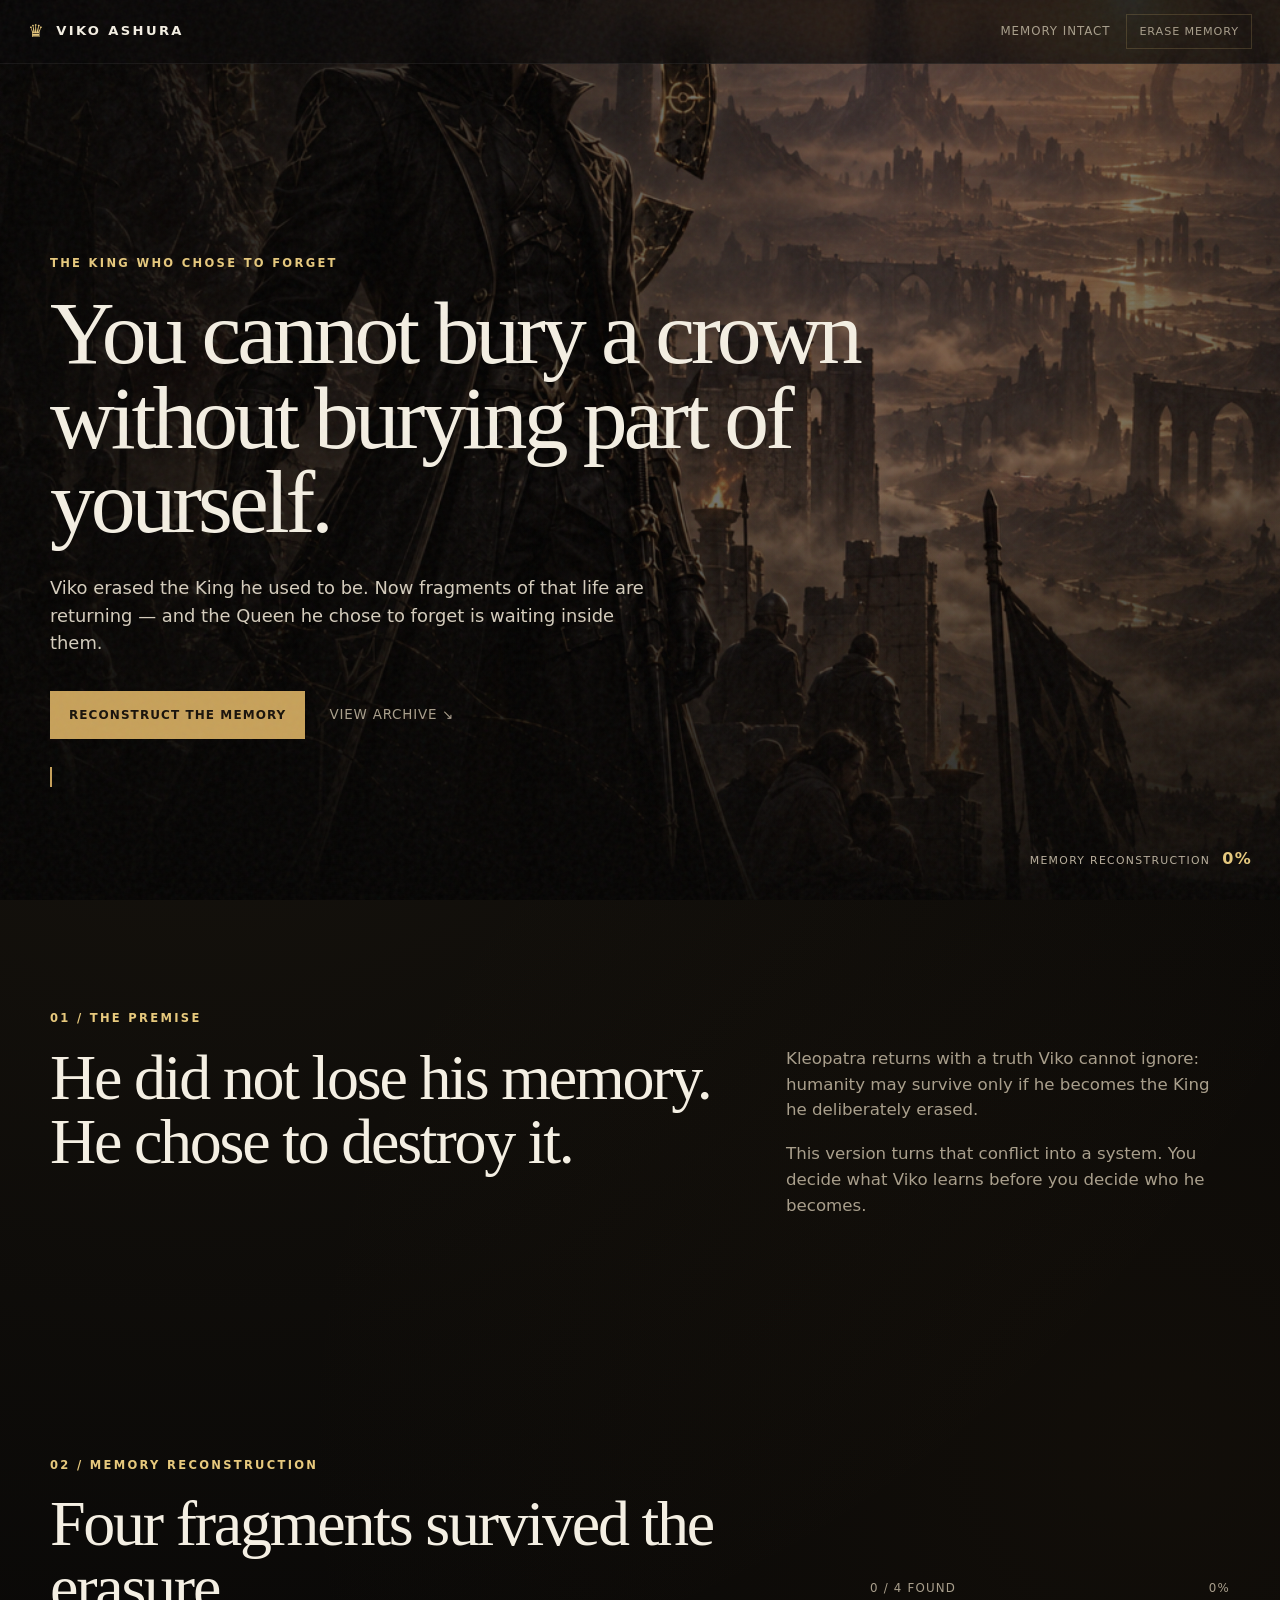
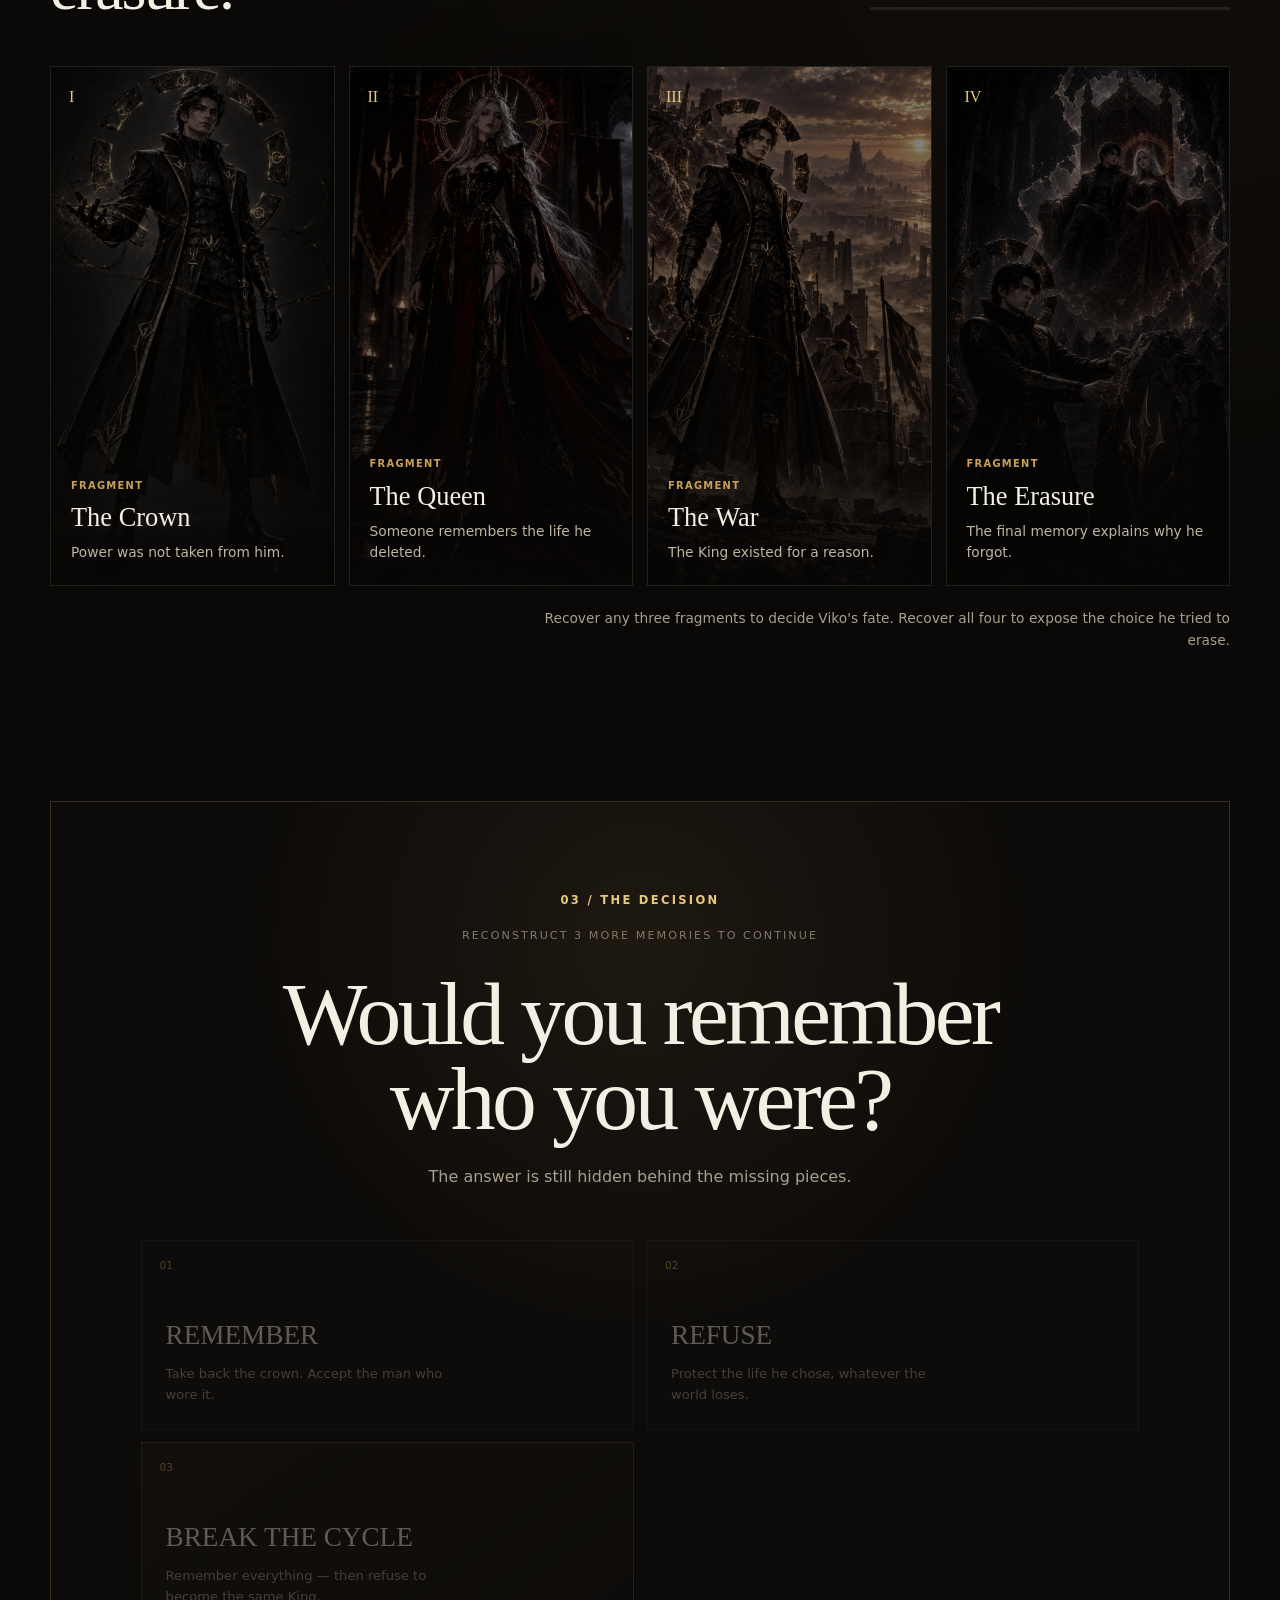
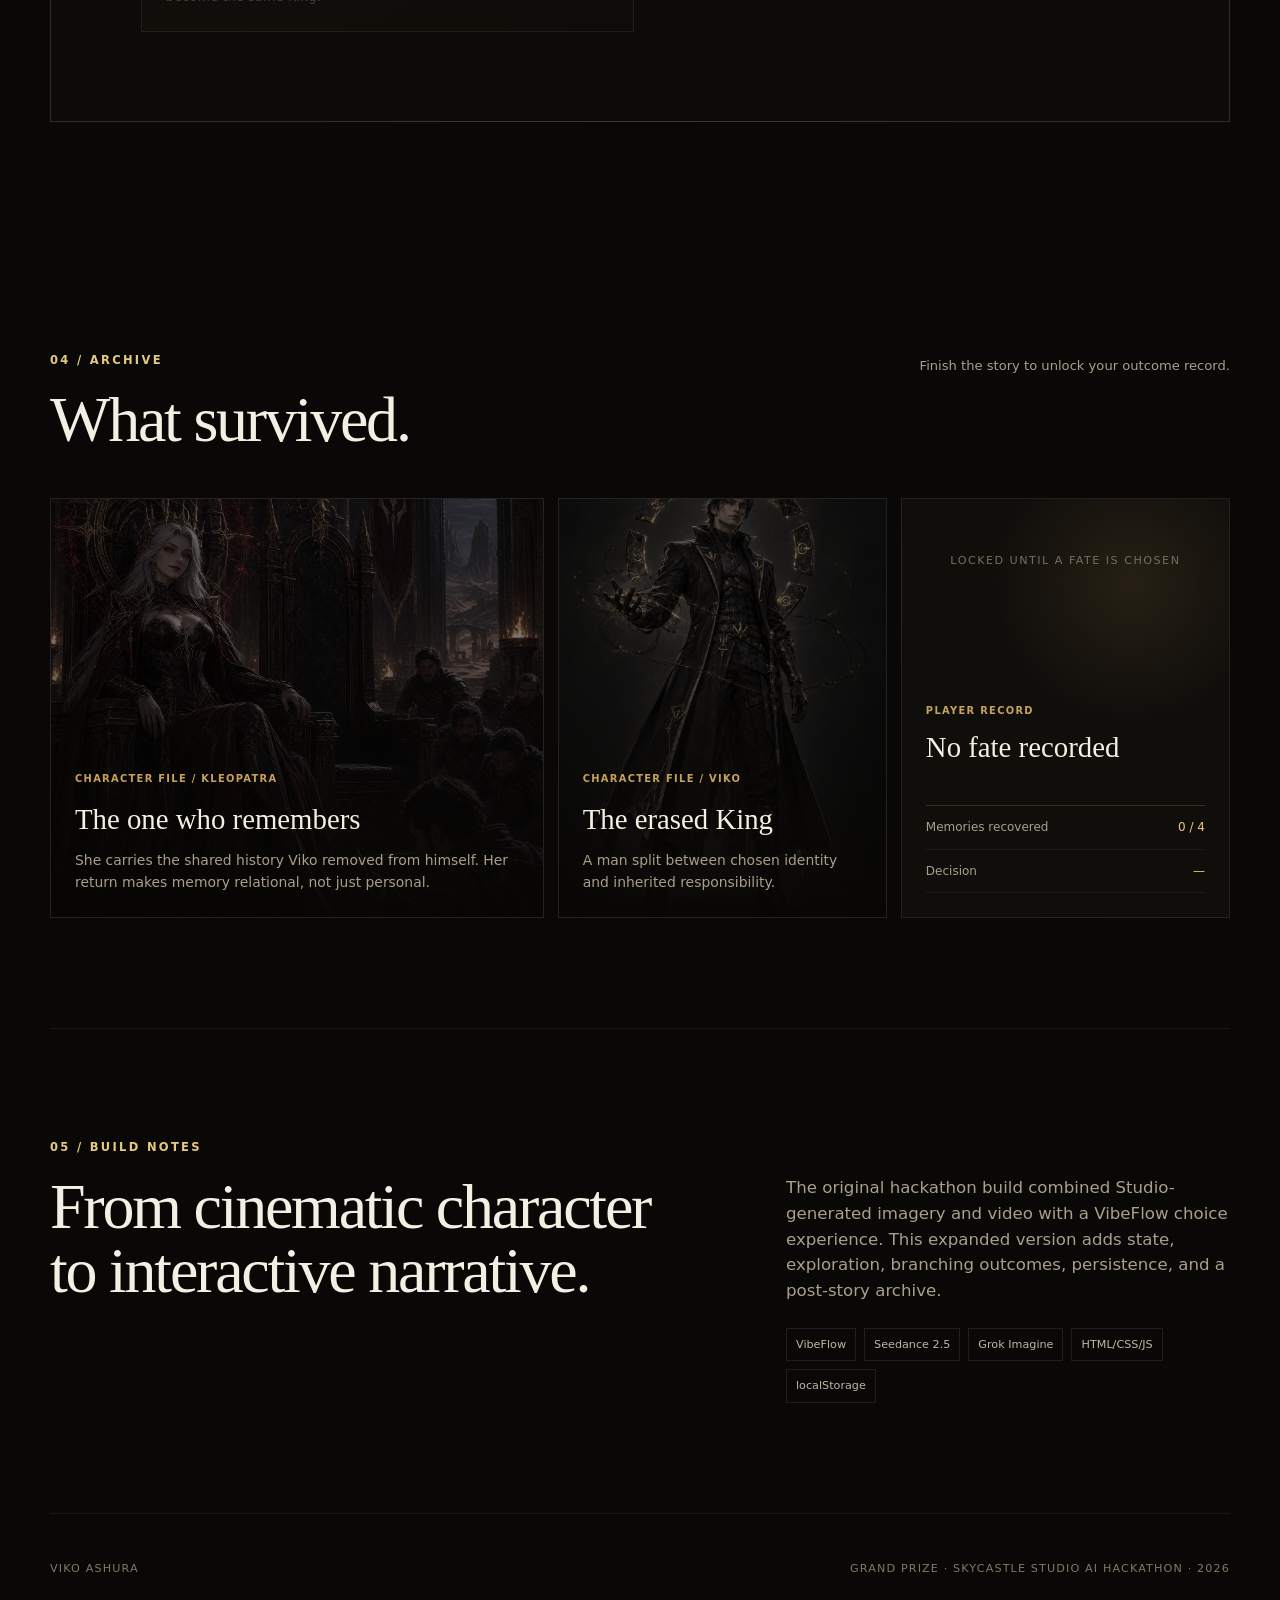
==== index.html @ 7262926a "Add root entry point for VIKO V2" ====
<!doctype html>
<html lang="en">
<head>
  <meta charset="utf-8" />
  <meta name="viewport" content="width=device-width, initial-scale=1" />
  <meta http-equiv="refresh" content="0; url=site/" />
  <title>VIKO ASHURA</title>
  <script>window.location.replace("site/");</script>
</head>
<body>
  <p><a href="site/">Enter VIKO ASHURA</a></p>
</body>
</html>
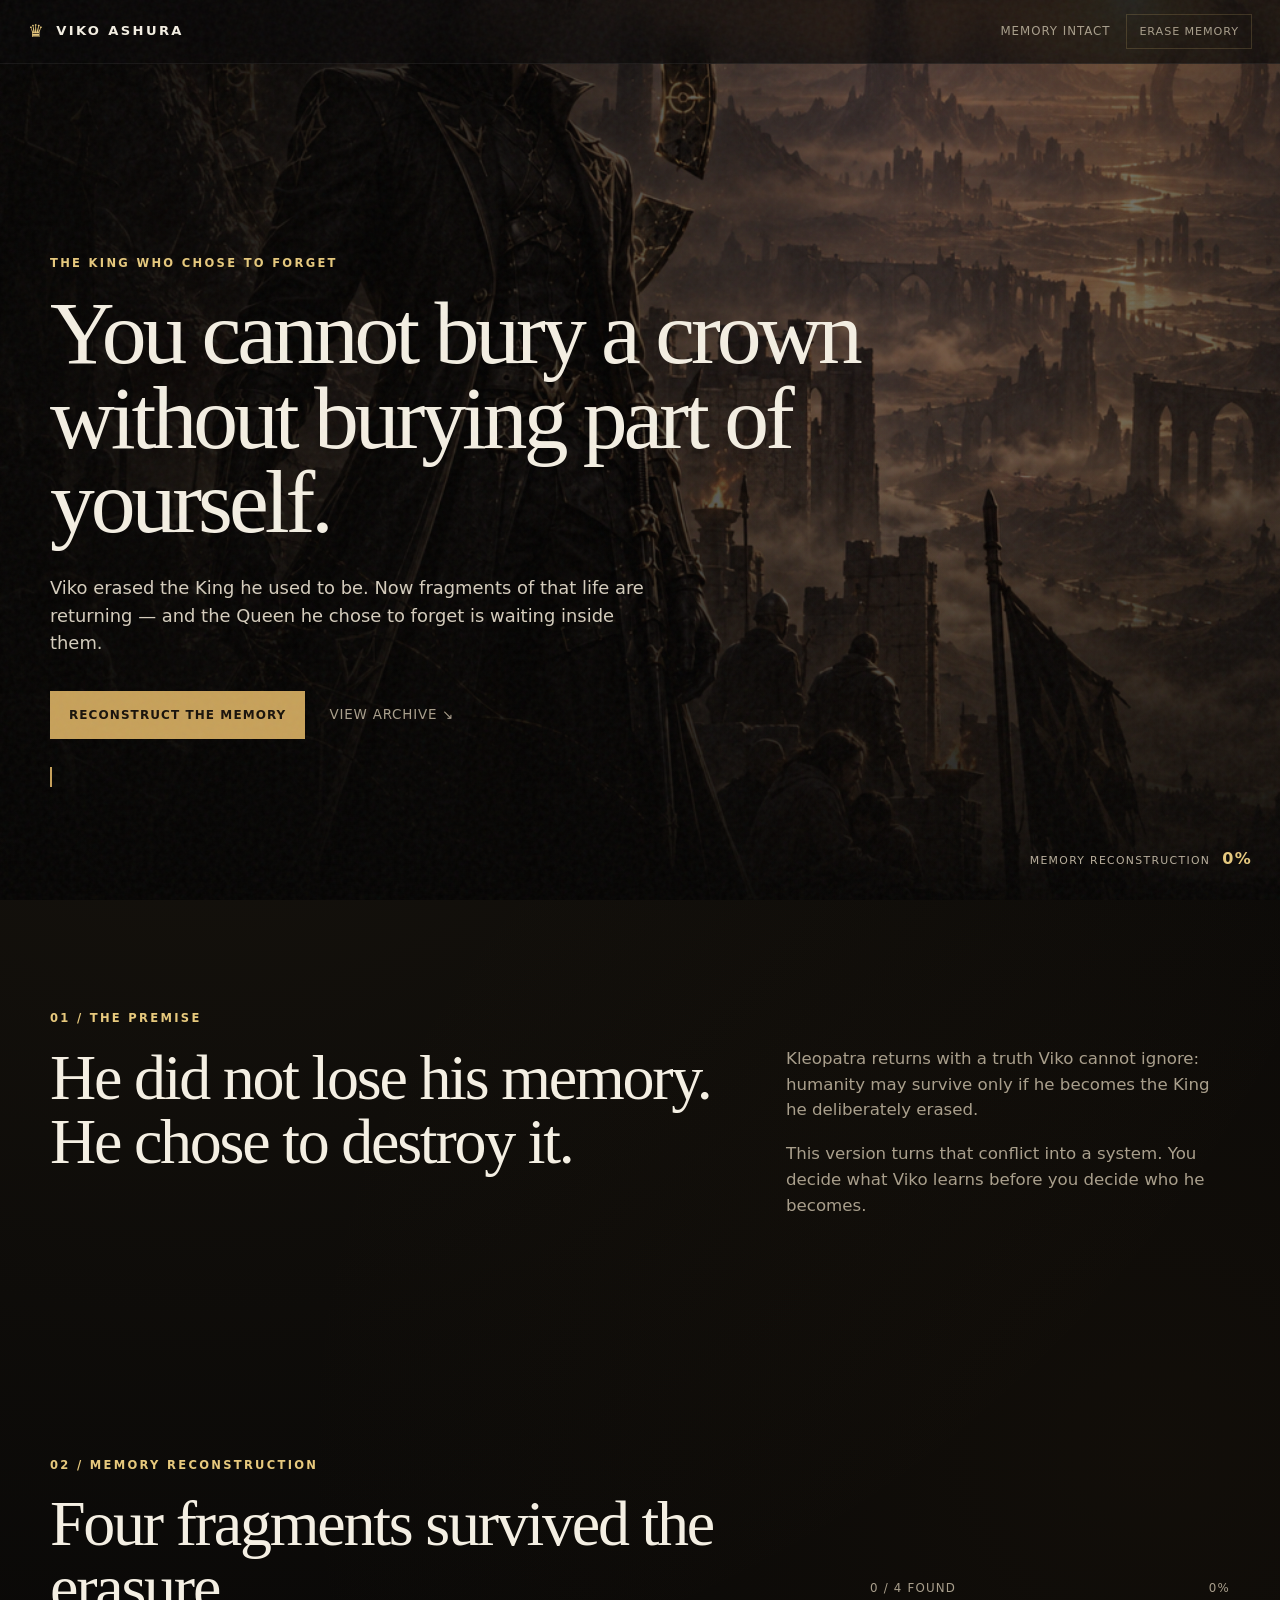
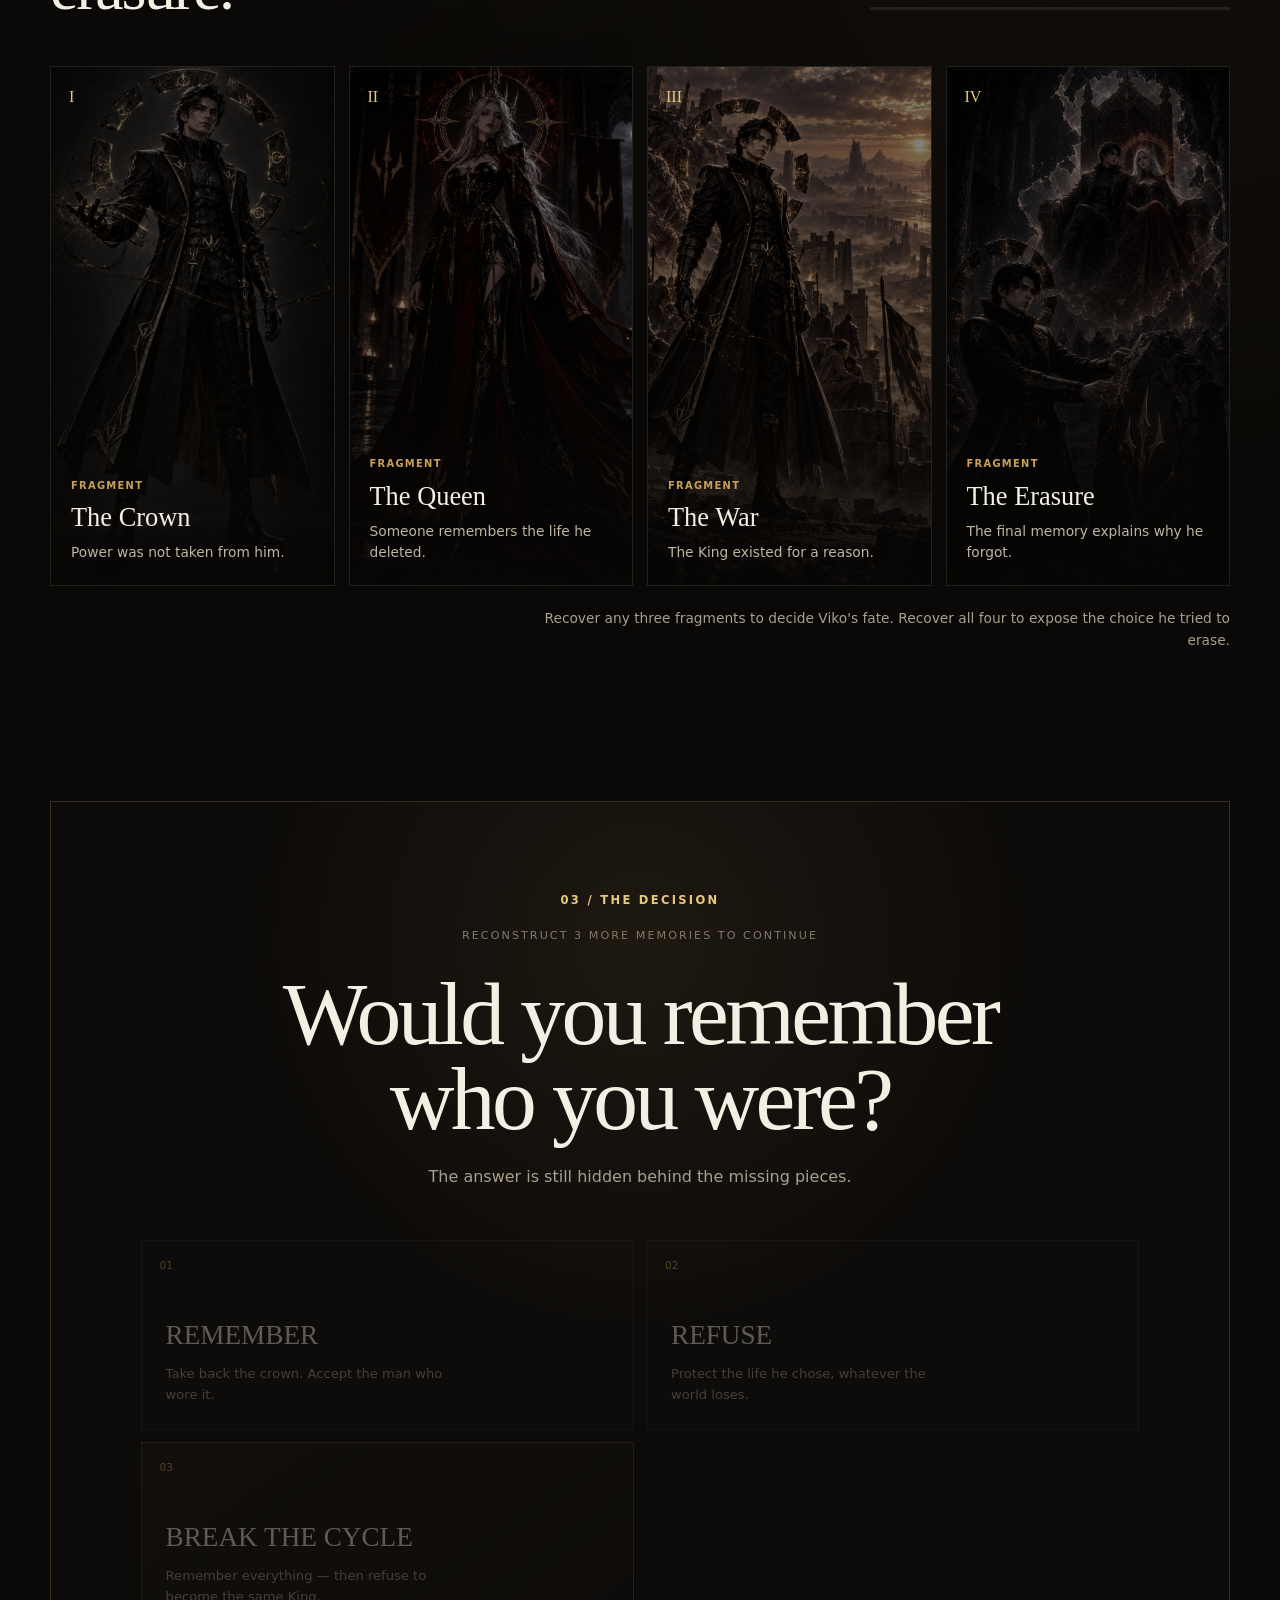
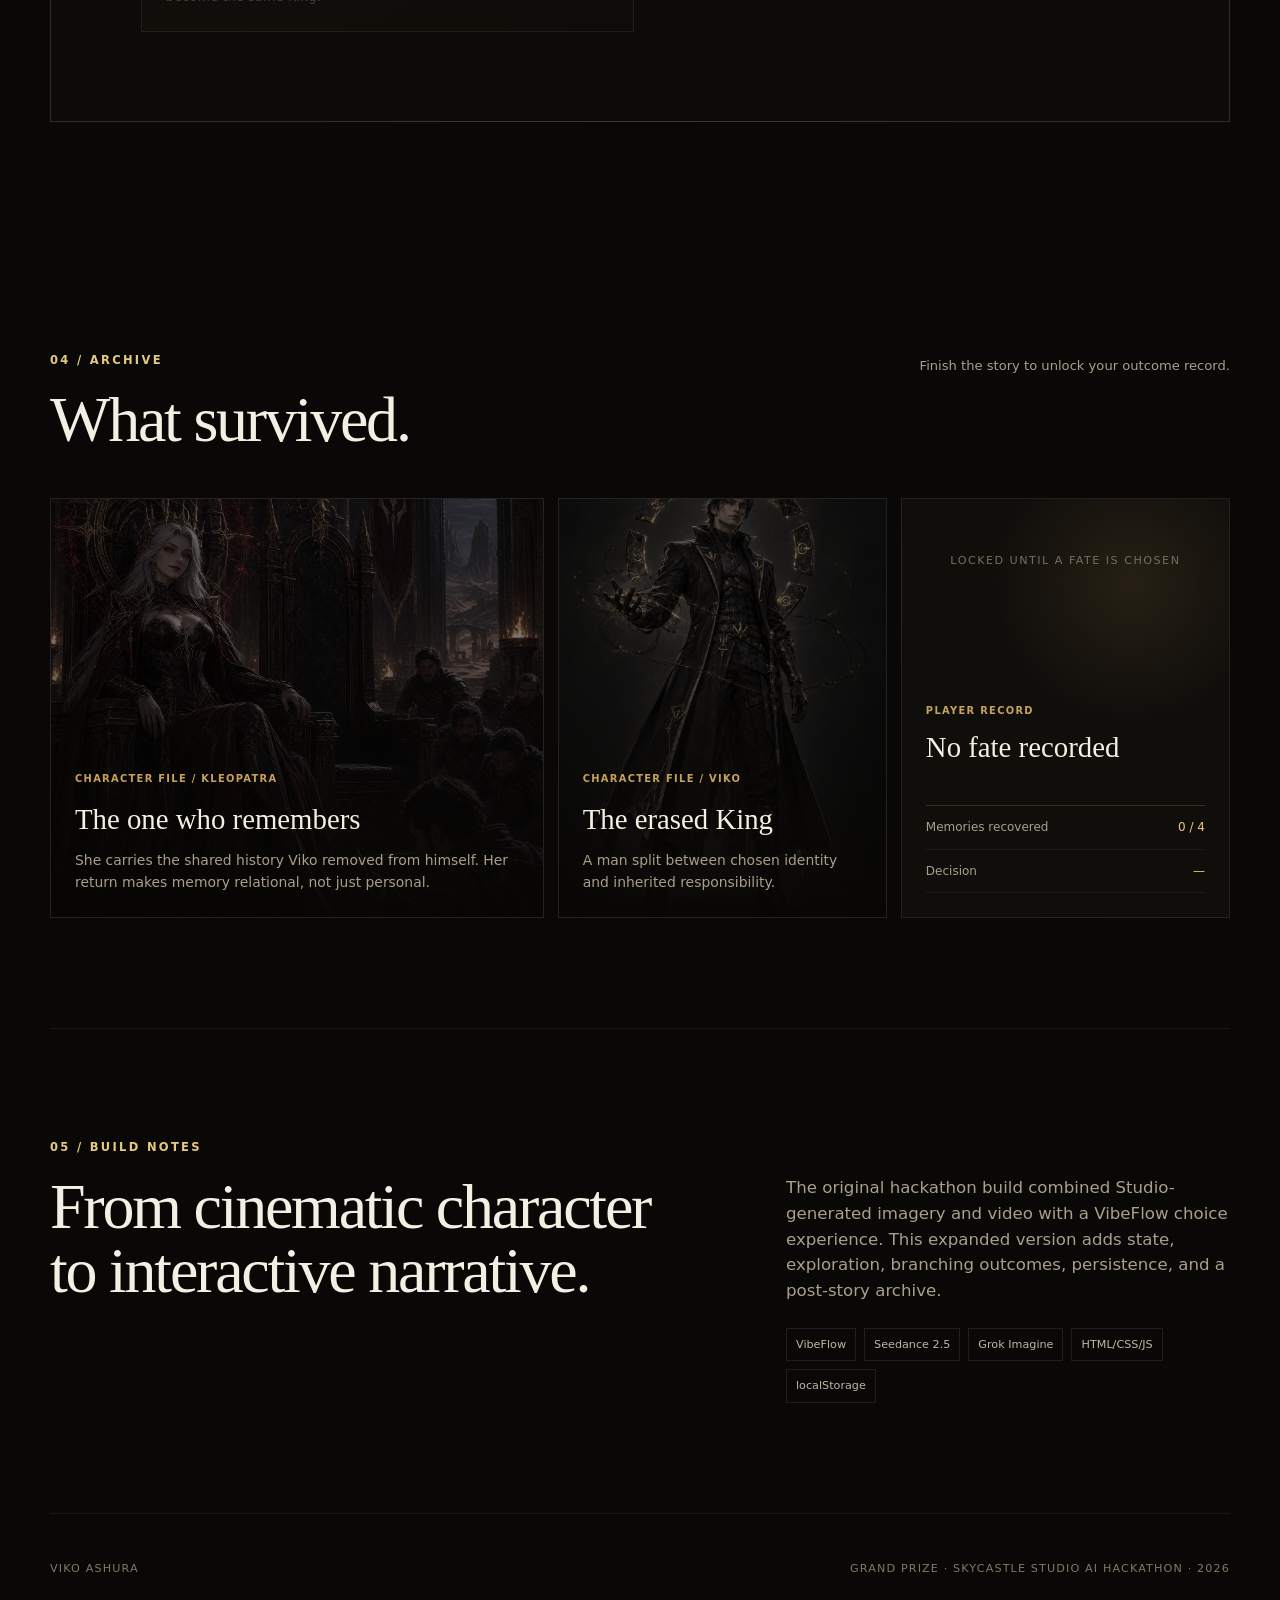
==== commit dd1d01d4: "Make root URL the canonical VIKO experience" ====
--- a/index.html
+++ b/index.html
@@ -3,11 +3,238 @@
 <head>
   <meta charset="utf-8" />
   <meta name="viewport" content="width=device-width, initial-scale=1" />
-  <meta http-equiv="refresh" content="0; url=site/" />
-  <title>VIKO ASHURA</title>
-  <script>window.location.replace("site/");</script>
+  <meta name="theme-color" content="#090807" />
+  <meta name="description" content="VIKO ASHURA — an interactive memory reconstruction story." />
+  <title>VIKO ASHURA — The King Who Chose to Forget</title>
+  <link rel="stylesheet" href="site/styles.css" />
+  <link rel="stylesheet" href="site/video.css" />
 </head>
 <body>
-  <p><a href="site/">Enter VIKO ASHURA</a></p>
+  <div class="grain" aria-hidden="true"></div>
+
+  <header class="topbar">
+    <a class="brand" href="#top" aria-label="Viko Ashura home">
+      <span class="crown-mark" aria-hidden="true">♛</span>
+      <span>VIKO ASHURA</span>
+    </a>
+    <div class="top-actions">
+      <span id="saveState" class="save-state" aria-live="polite">Memory intact</span>
+      <button id="resetButton" class="ghost-button" type="button">Erase memory</button>
+    </div>
+  </header>
+
+  <main id="top">
+    <section class="hero" aria-labelledby="hero-title">
+      <video
+        class="hero-image hero-video"
+        autoplay
+        muted
+        loop
+        playsinline
+        preload="metadata"
+        poster="assets/characters/Viko_Defender_VibeFlow.png"
+        aria-hidden="true"
+      >
+        <source src="assets/video/Viko_Ashura_FINAL_SUBMISSION_15s_with_voices_music.mp4" type="video/mp4" />
+      </video>
+      <div class="hero-vignette" aria-hidden="true"></div>
+      <div class="hero-content">
+        <p class="eyebrow">THE KING WHO CHOSE TO FORGET</p>
+        <h1 id="hero-title">You cannot bury a crown<br />without burying part of yourself.</h1>
+        <p class="hero-copy">
+          Viko erased the King he used to be. Now fragments of that life are returning — and the Queen he chose to forget is waiting inside them.
+        </p>
+        <div class="hero-actions">
+          <a class="primary-button" href="#memories">Reconstruct the memory</a>
+          <a class="text-link" href="#archive">View archive <span aria-hidden="true">↘</span></a>
+        </div>
+        <p id="returningMessage" class="returning-message" hidden></p>
+      </div>
+      <div class="hero-status" aria-label="Memory reconstruction status">
+        <span>MEMORY RECONSTRUCTION</span>
+        <strong id="heroPercent">0%</strong>
+      </div>
+    </section>
+
+    <section class="intro section-shell">
+      <p class="section-kicker">01 / THE PREMISE</p>
+      <div class="split-copy">
+        <h2>He did not lose his memory.<br />He chose to destroy it.</h2>
+        <div>
+          <p>Kleopatra returns with a truth Viko cannot ignore: humanity may survive only if he becomes the King he deliberately erased.</p>
+          <p>This version turns that conflict into a system. You decide what Viko learns before you decide who he becomes.</p>
+        </div>
+      </div>
+    </section>
+
+    <section id="memories" class="memories section-shell" aria-labelledby="memory-title">
+      <div class="section-heading">
+        <div>
+          <p class="section-kicker">02 / MEMORY RECONSTRUCTION</p>
+          <h2 id="memory-title">Four fragments survived the erasure.</h2>
+        </div>
+        <div class="meter-wrap" aria-label="Memory reconstruction progress">
+          <div class="meter-copy"><span id="memoryCount">0 / 4 found</span><span id="memoryPercent">0%</span></div>
+          <div class="meter-track"><div id="memoryBar" class="meter-bar"></div></div>
+        </div>
+      </div>
+
+      <div class="memory-grid">
+        <button class="memory-card" type="button" data-memory="crown" aria-describedby="memory-crown-caption">
+          <img src="assets/characters/Viko_VibeFlow.png" alt="Portrait of Viko Ashura" />
+          <span class="memory-number">I</span>
+          <span class="memory-overlay"></span>
+          <span class="memory-card-copy">
+            <small>FRAGMENT</small>
+            <strong>The Crown</strong>
+            <span id="memory-crown-caption">Power was not taken from him.</span>
+          </span>
+          <span class="found-mark">REMEMBERED</span>
+        </button>
+
+        <button class="memory-card" type="button" data-memory="queen" aria-describedby="memory-queen-caption">
+          <img src="assets/characters/Kleopatra_Queen_VibeFlow.png" alt="Portrait of Queen Kleopatra" />
+          <span class="memory-number">II</span>
+          <span class="memory-overlay"></span>
+          <span class="memory-card-copy">
+            <small>FRAGMENT</small>
+            <strong>The Queen</strong>
+            <span id="memory-queen-caption">Someone remembers the life he deleted.</span>
+          </span>
+          <span class="found-mark">REMEMBERED</span>
+        </button>
+
+        <button class="memory-card" type="button" data-memory="war" aria-describedby="memory-war-caption">
+          <img src="assets/characters/Viko_Defender_VibeFlow.png" alt="Viko as a defender" />
+          <span class="memory-number">III</span>
+          <span class="memory-overlay"></span>
+          <span class="memory-card-copy">
+            <small>FRAGMENT</small>
+            <strong>The War</strong>
+            <span id="memory-war-caption">The King existed for a reason.</span>
+          </span>
+          <span class="found-mark">REMEMBERED</span>
+        </button>
+
+        <button class="memory-card" type="button" data-memory="erasure" aria-describedby="memory-erasure-caption">
+          <img src="assets/characters/Viko_Memory_He_Refused_VibeFlow.png" alt="A fractured memory from Viko's past" />
+          <span class="memory-number">IV</span>
+          <span class="memory-overlay"></span>
+          <span class="memory-card-copy">
+            <small>FRAGMENT</small>
+            <strong>The Erasure</strong>
+            <span id="memory-erasure-caption">The final memory explains why he forgot.</span>
+          </span>
+          <span class="found-mark">REMEMBERED</span>
+        </button>
+      </div>
+
+      <p class="memory-hint">Recover any three fragments to decide Viko's fate. Recover all four to expose the choice he tried to erase.</p>
+    </section>
+
+    <section id="decision" class="decision section-shell" aria-labelledby="decision-title">
+      <div class="decision-stage">
+        <p class="section-kicker">03 / THE DECISION</p>
+        <p id="decisionLock" class="decision-lock">RECONSTRUCT 3 MEMORIES TO CONTINUE</p>
+        <h2 id="decision-title">Would you remember<br />who you were?</h2>
+        <p id="decisionCopy" class="decision-copy">The answer is still hidden behind the missing pieces.</p>
+
+        <div class="choice-grid" aria-label="Choose Viko's fate">
+          <button class="choice-card" type="button" data-ending="remember" disabled>
+            <span class="choice-index">01</span>
+            <span class="choice-title">REMEMBER</span>
+            <span class="choice-description">Take back the crown. Accept the man who wore it.</span>
+          </button>
+          <button class="choice-card" type="button" data-ending="refuse" disabled>
+            <span class="choice-index">02</span>
+            <span class="choice-title">REFUSE</span>
+            <span class="choice-description">Protect the life he chose, whatever the world loses.</span>
+          </button>
+          <button id="thirdChoice" class="choice-card secret-choice" type="button" data-ending="break" disabled hidden>
+            <span class="choice-index">03</span>
+            <span class="choice-title">BREAK THE CYCLE</span>
+            <span class="choice-description">Remember everything — then refuse to become the same King.</span>
+          </button>
+        </div>
+      </div>
+    </section>
+
+    <section id="ending" class="ending" hidden aria-live="polite">
+      <img id="endingImage" class="ending-image" src="assets/characters/Viko_Defender_VibeFlow.png" alt="" />
+      <div class="ending-overlay"></div>
+      <div class="ending-content section-shell">
+        <p class="section-kicker">YOUR ENDING</p>
+        <p id="endingLabel" class="ending-label"></p>
+        <h2 id="endingTitle"></h2>
+        <p id="endingText" class="ending-text"></p>
+        <blockquote id="endingQuote"></blockquote>
+        <div class="ending-actions">
+          <button id="replayButton" class="primary-button button-reset" type="button">Reconstruct another fate</button>
+          <a class="text-link" href="#archive">Open the archive <span aria-hidden="true">↘</span></a>
+        </div>
+      </div>
+    </section>
+
+    <section id="archive" class="archive section-shell" aria-labelledby="archive-title">
+      <div class="section-heading archive-heading">
+        <div>
+          <p class="section-kicker">04 / ARCHIVE</p>
+          <h2 id="archive-title">What survived.</h2>
+        </div>
+        <p id="archiveStatus" class="archive-status">Finish the story to unlock your outcome record.</p>
+      </div>
+
+      <div class="archive-grid">
+        <article class="archive-card wide">
+          <img src="assets/characters/Kleopatra_Queen_Remembers_VibeFlow.png" alt="Kleopatra remembering Viko" />
+          <div><small>CHARACTER FILE / KLEOPATRA</small><h3>The one who remembers</h3><p>She carries the shared history Viko removed from himself. Her return makes memory relational, not just personal.</p></div>
+        </article>
+        <article class="archive-card">
+          <img src="assets/characters/Viko_VibeFlow.png" alt="Viko Ashura portrait" />
+          <div><small>CHARACTER FILE / VIKO</small><h3>The erased King</h3><p>A man split between chosen identity and inherited responsibility.</p></div>
+        </article>
+        <article class="archive-card outcome-card">
+          <div class="outcome-lock" id="outcomeLock">LOCKED UNTIL A FATE IS CHOSEN</div>
+          <div id="outcomeRecord" hidden>
+            <small>PLAYER RECORD</small>
+            <h3 id="recordTitle">No fate recorded</h3>
+            <p id="recordText"></p>
+            <dl>
+              <div><dt>Memories recovered</dt><dd id="recordMemory">0 / 4</dd></div>
+              <div><dt>Decision</dt><dd id="recordDecision">—</dd></div>
+            </dl>
+          </div>
+        </article>
+      </div>
+    </section>
+
+    <section class="making section-shell">
+      <p class="section-kicker">05 / BUILD NOTES</p>
+      <div class="split-copy">
+        <h2>From cinematic character<br />to interactive narrative.</h2>
+        <div>
+          <p>The original hackathon build combined Studio-generated imagery and video with a VibeFlow choice experience. This expanded version adds state, exploration, branching outcomes, persistence, and a post-story archive.</p>
+          <div class="tech-row" aria-label="Technologies and tools"><span>VibeFlow</span><span>Seedance 2.5</span><span>Grok Imagine</span><span>HTML/CSS/JS</span><span>localStorage</span></div>
+        </div>
+      </div>
+    </section>
+  </main>
+
+  <dialog id="memoryDialog" class="memory-dialog">
+    <button id="closeDialog" class="dialog-close" type="button" aria-label="Close memory">×</button>
+    <p id="dialogIndex" class="section-kicker"></p>
+    <h2 id="dialogTitle"></h2>
+    <p id="dialogBody" class="dialog-body"></p>
+    <blockquote id="dialogQuote"></blockquote>
+    <p id="dialogSpeaker" class="dialog-speaker"></p>
+    <button id="keepMemory" class="primary-button button-reset" type="button">Keep this memory</button>
+  </dialog>
+
+  <footer class="footer section-shell">
+    <span>VIKO ASHURA</span>
+    <span>Grand Prize · SkyCastle Studio AI Hackathon · 2026</span>
+  </footer>
+
+  <script src="site/app.js"></script>
 </body>
 </html>
--- a/site/styles.css
+++ b/site/styles.css
@@ -0,0 +1,230 @@
+:root {
+  --bg: #090807;
+  --panel: #11100e;
+  --panel-2: #17140f;
+  --text: #f4efe3;
+  --muted: #a99f8c;
+  --gold: #c7a15a;
+  --gold-bright: #e7c97d;
+  --line: rgba(231, 201, 125, 0.18);
+  --danger: #b95c4b;
+  --max: 1180px;
+}
+
+* { box-sizing: border-box; }
+html { scroll-behavior: smooth; background: var(--bg); }
+body {
+  margin: 0;
+  color: var(--text);
+  background:
+    radial-gradient(circle at 15% 10%, rgba(199,161,90,.08), transparent 28%),
+    radial-gradient(circle at 90% 30%, rgba(121,85,35,.08), transparent 24%),
+    var(--bg);
+  font-family: Inter, ui-sans-serif, system-ui, -apple-system, BlinkMacSystemFont, "Segoe UI", sans-serif;
+  line-height: 1.55;
+}
+
+img { display: block; width: 100%; }
+a { color: inherit; }
+button, a { -webkit-tap-highlight-color: transparent; }
+button { font: inherit; }
+
+.grain {
+  position: fixed;
+  inset: 0;
+  pointer-events: none;
+  z-index: 999;
+  opacity: .055;
+  background-image: url("data:image/svg+xml,%3Csvg viewBox='0 0 180 180' xmlns='http://www.w3.org/2000/svg'%3E%3Cfilter id='n'%3E%3CfeTurbulence type='fractalNoise' baseFrequency='.9' numOctaves='3' stitchTiles='stitch'/%3E%3C/filter%3E%3Crect width='100%25' height='100%25' filter='url(%23n)' opacity='.9'/%3E%3C/svg%3E");
+}
+
+.topbar {
+  position: fixed;
+  inset: 0 0 auto 0;
+  z-index: 50;
+  display: flex;
+  justify-content: space-between;
+  align-items: center;
+  min-height: 64px;
+  padding: 0 28px;
+  border-bottom: 1px solid rgba(255,255,255,.06);
+  background: rgba(9,8,7,.72);
+  backdrop-filter: blur(16px);
+}
+
+.brand { display: flex; gap: 10px; align-items: center; text-decoration: none; font-size: .82rem; letter-spacing: .18em; font-weight: 700; }
+.crown-mark { color: var(--gold-bright); font-size: 1.1rem; }
+.top-actions { display: flex; align-items: center; gap: 16px; }
+.save-state { color: var(--muted); font-size: .74rem; letter-spacing: .08em; text-transform: uppercase; }
+
+.ghost-button,
+.text-link,
+.primary-button {
+  transition: transform .2s ease, border-color .2s ease, background .2s ease, color .2s ease, opacity .2s ease;
+}
+.ghost-button {
+  border: 1px solid var(--line);
+  color: var(--muted);
+  background: transparent;
+  padding: 8px 12px;
+  cursor: pointer;
+  text-transform: uppercase;
+  letter-spacing: .08em;
+  font-size: .7rem;
+}
+.ghost-button:hover { color: var(--text); border-color: rgba(231,201,125,.45); }
+
+.hero {
+  min-height: 100svh;
+  position: relative;
+  display: grid;
+  align-items: end;
+  overflow: hidden;
+  background: #080706;
+}
+.hero-image { position: absolute; inset: 0; height: 100%; object-fit: cover; object-position: center 28%; filter: saturate(.8) contrast(1.05) brightness(.73); transform: scale(1.02); animation: heroDrift 16s ease-in-out infinite alternate; }
+.hero-vignette { position: absolute; inset: 0; background: linear-gradient(90deg, rgba(5,4,3,.9) 0%, rgba(5,4,3,.66) 37%, rgba(5,4,3,.18) 68%, rgba(5,4,3,.48) 100%), linear-gradient(0deg, rgba(5,4,3,.94) 0%, transparent 48%); }
+.hero-content { position: relative; z-index: 2; width: min(var(--max), calc(100% - 48px)); margin: 0 auto; padding: 150px 0 105px; }
+.eyebrow, .section-kicker { margin: 0 0 18px; color: var(--gold-bright); font-size: .72rem; font-weight: 700; letter-spacing: .2em; text-transform: uppercase; }
+.hero h1, h2, h3 { font-family: Georgia, "Times New Roman", serif; font-weight: 400; }
+.hero h1 { max-width: 850px; margin: 0; font-size: clamp(3rem, 7vw, 6.9rem); line-height: .94; letter-spacing: -.045em; text-wrap: balance; }
+.hero-copy { max-width: 610px; margin: 30px 0 0; color: #d5cdbd; font-size: clamp(1rem, 1.4vw, 1.16rem); }
+.hero-actions { display: flex; align-items: center; gap: 24px; margin-top: 34px; flex-wrap: wrap; }
+.primary-button { display: inline-flex; align-items: center; justify-content: center; min-height: 48px; padding: 0 18px; border: 1px solid var(--gold); background: var(--gold); color: #18120a; text-decoration: none; font-weight: 800; text-transform: uppercase; letter-spacing: .09em; font-size: .75rem; cursor: pointer; }
+.primary-button:hover { transform: translateY(-2px); background: var(--gold-bright); border-color: var(--gold-bright); }
+.text-link { text-decoration: none; color: var(--muted); font-size: .84rem; letter-spacing: .06em; text-transform: uppercase; }
+.text-link:hover { color: var(--gold-bright); }
+.returning-message { display: inline-block; margin: 28px 0 0; padding: 10px 14px; border-left: 2px solid var(--gold); color: #d8cfbd; background: rgba(9,8,7,.52); }
+.hero-status { position: absolute; z-index: 2; right: 28px; bottom: 28px; display: flex; gap: 12px; align-items: baseline; color: #b9af9d; font-size: .68rem; letter-spacing: .12em; }
+.hero-status strong { color: var(--gold-bright); font-size: 1rem; }
+
+.section-shell { width: min(var(--max), calc(100% - 48px)); margin: 0 auto; }
+.intro, .memories, .archive, .making { padding: 110px 0; }
+.split-copy { display: grid; grid-template-columns: minmax(0, 1.2fr) minmax(280px, .8fr); gap: 70px; align-items: start; }
+.split-copy h2, .section-heading h2 { margin: 0; font-size: clamp(2.3rem, 5vw, 4.8rem); line-height: 1; letter-spacing: -.035em; }
+.split-copy p { margin: 0 0 18px; color: var(--muted); font-size: 1.04rem; }
+
+.section-heading { display: grid; grid-template-columns: 1fr 360px; gap: 60px; align-items: end; margin-bottom: 46px; }
+.meter-wrap { padding-bottom: 10px; }
+.meter-copy { display: flex; justify-content: space-between; margin-bottom: 10px; color: var(--muted); font-size: .74rem; text-transform: uppercase; letter-spacing: .1em; }
+.meter-track { height: 3px; background: rgba(255,255,255,.08); overflow: hidden; }
+.meter-bar { width: 0; height: 100%; background: linear-gradient(90deg, #7f5b28, var(--gold-bright)); transition: width .55s cubic-bezier(.2,.8,.2,1); }
+
+.memory-grid { display: grid; grid-template-columns: repeat(4, minmax(0,1fr)); gap: 14px; }
+.memory-card { min-height: 520px; position: relative; overflow: hidden; border: 1px solid rgba(255,255,255,.08); padding: 0; text-align: left; color: var(--text); background: #100e0b; cursor: pointer; isolation: isolate; }
+.memory-card img { position: absolute; inset: 0; height: 100%; object-fit: cover; filter: saturate(.65) brightness(.62) contrast(1.08); transition: transform .7s cubic-bezier(.2,.8,.2,1), filter .4s ease; }
+.memory-card:hover img { transform: scale(1.045); filter: saturate(.9) brightness(.72); }
+.memory-card:focus-visible { outline: 2px solid var(--gold-bright); outline-offset: 3px; }
+.memory-overlay { position: absolute; inset: 0; background: linear-gradient(0deg, rgba(7,6,5,.96) 0%, rgba(7,6,5,.18) 60%, rgba(7,6,5,.22)); z-index: 1; }
+.memory-number { position: absolute; top: 18px; left: 18px; z-index: 2; font-family: Georgia,serif; color: var(--gold-bright); font-size: 1rem; }
+.memory-card-copy { position: absolute; z-index: 2; left: 20px; right: 20px; bottom: 22px; display: grid; gap: 4px; }
+.memory-card-copy small, .archive-card small { color: var(--gold); letter-spacing: .13em; font-size: .62rem; font-weight: 800; }
+.memory-card-copy strong { font-family: Georgia,serif; font-size: 1.65rem; font-weight: 400; }
+.memory-card-copy span { color: #bfb5a3; font-size: .86rem; }
+.found-mark { position: absolute; z-index: 3; top: 16px; right: 14px; padding: 5px 7px; border: 1px solid rgba(231,201,125,.5); color: var(--gold-bright); background: rgba(7,6,5,.75); font-size: .58rem; letter-spacing: .12em; opacity: 0; transform: translateY(-5px); transition: .25s ease; }
+.memory-card.is-found { border-color: rgba(231,201,125,.38); }
+.memory-card.is-found .found-mark { opacity: 1; transform: none; }
+.memory-card.is-found img { filter: saturate(.9) brightness(.7) sepia(.08); }
+.memory-hint { max-width: 700px; margin: 22px 0 0 auto; color: var(--muted); font-size: .86rem; text-align: right; }
+
+.decision { padding: 40px 0 120px; }
+.decision-stage { border: 1px solid var(--line); background: radial-gradient(circle at 50% 15%, rgba(199,161,90,.09), transparent 40%), #0d0b09; padding: clamp(34px, 7vw, 90px); text-align: center; }
+.decision-lock { margin: 0 auto 26px; color: #837966; font-size: .7rem; letter-spacing: .18em; text-transform: uppercase; }
+.decision-stage h2 { margin: 0; font-size: clamp(3rem, 7vw, 6rem); line-height: .95; letter-spacing: -.04em; }
+.decision-copy { max-width: 650px; margin: 24px auto 0; color: var(--muted); }
+.choice-grid { display: grid; grid-template-columns: repeat(2, minmax(0,1fr)); gap: 12px; margin-top: 50px; }
+.choice-grid.has-secret { grid-template-columns: repeat(3, minmax(0,1fr)); }
+.choice-card { position: relative; min-height: 190px; display: flex; flex-direction: column; justify-content: flex-end; gap: 8px; padding: 24px; border: 1px solid rgba(255,255,255,.1); color: var(--text); background: rgba(255,255,255,.02); text-align: left; cursor: pointer; overflow: hidden; }
+.choice-card::before { content: ""; position: absolute; inset: 0; background: linear-gradient(135deg, transparent 20%, rgba(199,161,90,.09)); opacity: 0; transition: opacity .25s ease; }
+.choice-card:not(:disabled):hover { border-color: rgba(231,201,125,.55); transform: translateY(-2px); }
+.choice-card:not(:disabled):hover::before { opacity: 1; }
+.choice-card:disabled { opacity: .35; cursor: not-allowed; }
+.choice-index { position: absolute; top: 16px; left: 18px; color: var(--gold); font-size: .66rem; }
+.choice-title { position: relative; font-family: Georgia,serif; font-size: 1.7rem; }
+.choice-description { position: relative; color: var(--muted); font-size: .82rem; max-width: 280px; }
+.secret-choice { border-color: rgba(231,201,125,.28); background: linear-gradient(145deg, rgba(199,161,90,.08), rgba(255,255,255,.015)); }
+
+.ending { min-height: 82svh; position: relative; display: grid; align-items: end; overflow: hidden; }
+.ending[hidden] { display: none; }
+.ending-image { position: absolute; inset: 0; height: 100%; object-fit: cover; filter: brightness(.52) saturate(.7); }
+.ending-overlay { position: absolute; inset: 0; background: linear-gradient(90deg, rgba(7,6,5,.93), rgba(7,6,5,.42) 65%, rgba(7,6,5,.67)), linear-gradient(0deg, #090807 0%, transparent 42%); }
+.ending-content { position: relative; z-index: 2; padding: 130px 0 110px; }
+.ending-label { color: var(--gold-bright); letter-spacing: .13em; text-transform: uppercase; font-size: .72rem; }
+.ending-content h2 { max-width: 820px; margin: 8px 0 18px; font-size: clamp(3rem, 7vw, 6.2rem); line-height: .94; letter-spacing: -.04em; }
+.ending-text { max-width: 650px; color: #d3c9b7; font-size: 1.05rem; }
+.ending blockquote, .memory-dialog blockquote { margin: 28px 0 0; padding-left: 18px; border-left: 2px solid var(--gold); color: var(--gold-bright); font-family: Georgia,serif; font-size: 1.25rem; font-style: italic; }
+.ending-actions { display: flex; gap: 22px; align-items: center; flex-wrap: wrap; margin-top: 34px; }
+.button-reset { font: inherit; }
+
+.archive-heading { align-items: start; }
+.archive-status { margin: 4px 0 0; color: var(--muted); text-align: right; font-size: .82rem; }
+.archive-grid { display: grid; grid-template-columns: 1.2fr .8fr .8fr; gap: 14px; }
+.archive-card { min-height: 420px; display: grid; align-content: end; position: relative; overflow: hidden; border: 1px solid rgba(255,255,255,.08); background: var(--panel); }
+.archive-card.wide { grid-column: span 1; }
+.archive-card img { position: absolute; inset: 0; height: 100%; object-fit: cover; filter: brightness(.52) saturate(.7); }
+.archive-card::after { content: ""; position: absolute; inset: 0; background: linear-gradient(0deg, rgba(7,6,5,.98), rgba(7,6,5,.04) 70%); }
+.archive-card > div { position: relative; z-index: 2; padding: 24px; }
+.archive-card h3 { margin: 7px 0 9px; font-size: 1.8rem; }
+.archive-card p { margin: 0; color: var(--muted); font-size: .87rem; }
+.outcome-card { align-content: stretch; background: radial-gradient(circle at 70% 20%, rgba(199,161,90,.12), transparent 34%), #100e0b; }
+.outcome-card::after { display: none; }
+.outcome-card > div { display: flex; flex-direction: column; justify-content: end; height: 100%; }
+.outcome-lock { align-items: center; justify-content: center !important; text-align: center; color: #766d5d; font-size: .7rem; letter-spacing: .13em; }
+.outcome-card dl { margin: 26px 0 0; border-top: 1px solid var(--line); }
+.outcome-card dl div { display: flex; justify-content: space-between; gap: 16px; padding: 12px 0; border-bottom: 1px solid rgba(255,255,255,.06); }
+.outcome-card dt { color: var(--muted); font-size: .75rem; }
+.outcome-card dd { margin: 0; color: var(--gold-bright); font-size: .75rem; text-transform: uppercase; }
+
+.making { border-top: 1px solid rgba(255,255,255,.06); }
+.tech-row { display: flex; flex-wrap: wrap; gap: 8px; margin-top: 24px; }
+.tech-row span { padding: 7px 9px; border: 1px solid rgba(255,255,255,.09); color: #bfb6a5; font-size: .7rem; }
+
+.memory-dialog { width: min(640px, calc(100% - 32px)); color: var(--text); border: 1px solid rgba(231,201,125,.28); background: radial-gradient(circle at 85% 5%, rgba(199,161,90,.12), transparent 32%), #100e0b; padding: 38px; box-shadow: 0 24px 100px rgba(0,0,0,.6); }
+.memory-dialog::backdrop { background: rgba(0,0,0,.78); backdrop-filter: blur(5px); }
+.memory-dialog h2 { margin: 0; font-size: clamp(2.3rem, 6vw, 4rem); line-height: 1; }
+.dialog-body { color: #c6bcaa; }
+.dialog-speaker { color: var(--muted); font-size: .73rem; text-transform: uppercase; letter-spacing: .12em; margin-bottom: 28px; }
+.dialog-close { position: absolute; top: 13px; right: 16px; border: 0; color: var(--muted); background: none; font-size: 1.6rem; cursor: pointer; }
+
+.footer { min-height: 110px; display: flex; justify-content: space-between; align-items: center; gap: 20px; border-top: 1px solid rgba(255,255,255,.06); color: #817866; font-size: .7rem; letter-spacing: .1em; text-transform: uppercase; }
+
+.flash-gold::after { content: ""; position: fixed; inset: 0; z-index: 998; pointer-events: none; background: rgba(231,201,125,.16); animation: flash .6s ease both; }
+
+@keyframes heroDrift { from { transform: scale(1.02) translate3d(0,0,0); } to { transform: scale(1.07) translate3d(-.8%, -.5%,0); } }
+@keyframes flash { 0% { opacity: 0; } 25% { opacity: 1; } 100% { opacity: 0; } }
+
+@media (max-width: 900px) {
+  .section-heading, .split-copy { grid-template-columns: 1fr; gap: 28px; }
+  .section-heading { align-items: start; }
+  .memory-grid { grid-template-columns: repeat(2, minmax(0,1fr)); }
+  .memory-card { min-height: 460px; }
+  .archive-grid { grid-template-columns: 1fr 1fr; }
+  .archive-card.wide { grid-column: span 2; }
+  .outcome-card { grid-column: span 1; }
+  .archive-status { text-align: left; }
+  .choice-grid.has-secret { grid-template-columns: 1fr; }
+}
+
+@media (max-width: 640px) {
+  .topbar { padding: 0 16px; }
+  .save-state { display: none; }
+  .brand { font-size: .7rem; }
+  .section-shell, .hero-content { width: min(100% - 28px, var(--max)); }
+  .hero h1 { font-size: clamp(2.8rem, 15vw, 4.9rem); }
+  .hero-content { padding-bottom: 90px; }
+  .hero-status { left: 14px; right: auto; bottom: 18px; }
+  .intro, .memories, .archive, .making { padding: 82px 0; }
+  .memory-grid, .archive-grid, .choice-grid { grid-template-columns: 1fr; }
+  .memory-card { min-height: 520px; }
+  .archive-card.wide, .outcome-card { grid-column: span 1; }
+  .decision { padding-bottom: 82px; }
+  .decision-stage { padding: 44px 18px; }
+  .memory-hint { text-align: left; }
+  .footer { flex-direction: column; align-items: flex-start; justify-content: center; }
+  .memory-dialog { padding: 34px 24px 24px; }
+}
+
+@media (prefers-reduced-motion: reduce) {
+  html { scroll-behavior: auto; }
+  *, *::before, *::after { animation-duration: .01ms !important; animation-iteration-count: 1 !important; transition-duration: .01ms !important; }
+}
--- a/site/video.css
+++ b/site/video.css
@@ -0,0 +1,17 @@
+.hero-video {
+  width: 100%;
+  pointer-events: none;
+}
+
+/* Keep the title readable over brighter moments in the cinematic. */
+.hero-vignette {
+  background:
+    linear-gradient(90deg, rgba(5,4,3,.94) 0%, rgba(5,4,3,.72) 38%, rgba(5,4,3,.25) 70%, rgba(5,4,3,.52) 100%),
+    linear-gradient(0deg, rgba(5,4,3,.96) 0%, transparent 52%);
+}
+
+@media (max-width: 700px) {
+  .hero-video {
+    object-position: center center;
+  }
+}
